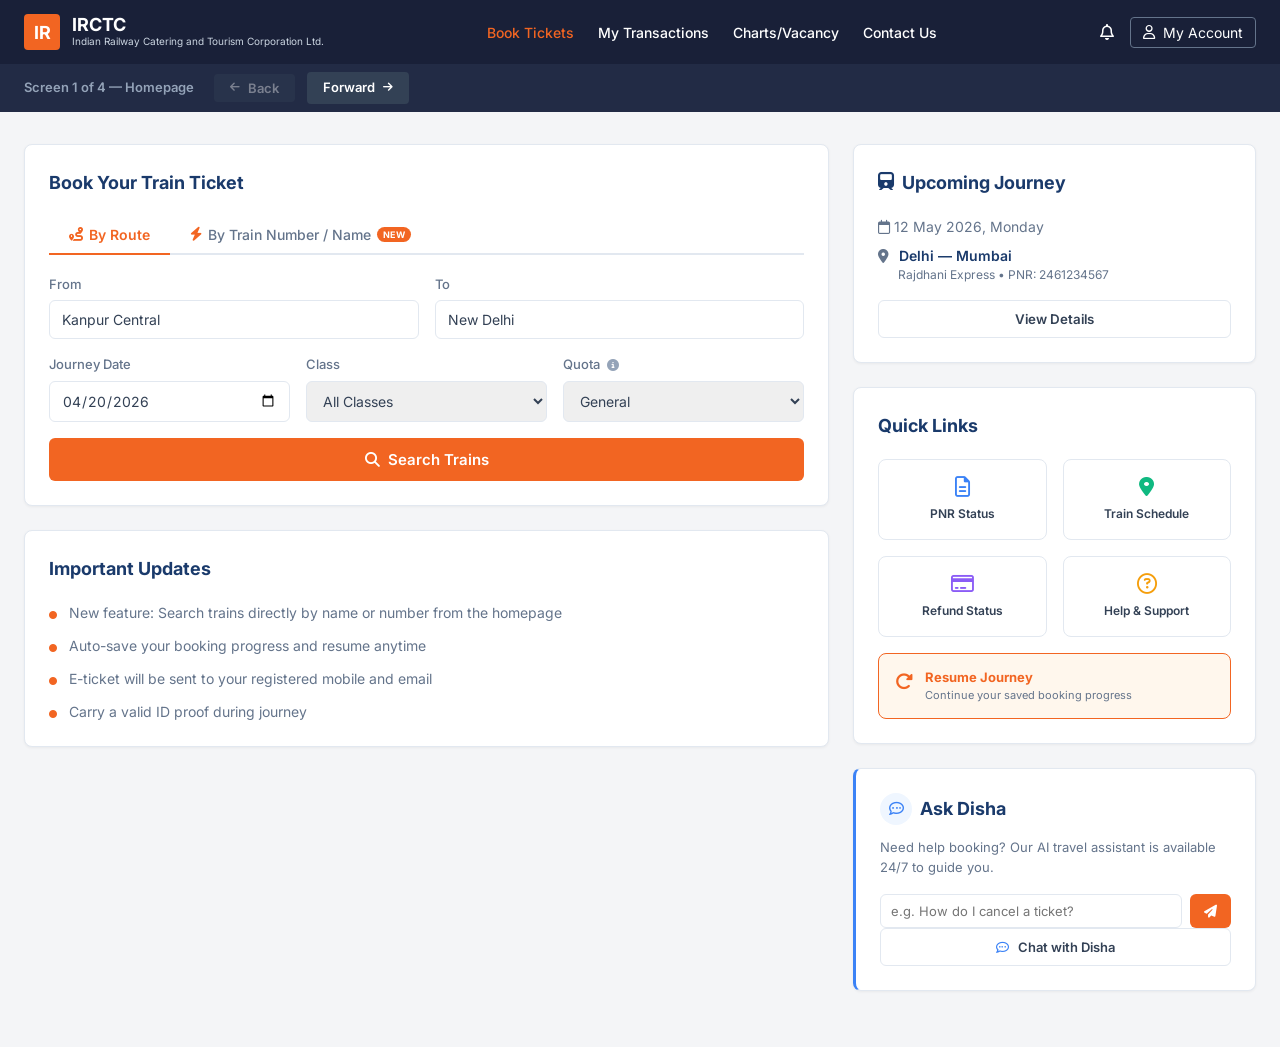
==== index.html @ 3b5e56a3 "Add files via upload" ====
<!DOCTYPE html>
<html lang="en">
<head>
    <meta charset="UTF-8">
    <meta name="viewport" content="width=device-width, initial-scale=1.0">
    <title>IRCTC - Book Train Tickets</title>
    <link rel="stylesheet" href="style.css">
    <link rel="stylesheet" href="https://cdnjs.cloudflare.com/ajax/libs/font-awesome/6.4.0/css/all.min.css">
</head>
<body>
    <header>
        <div class="logo-area">
            <div class="logo-icon">IR</div>
            <div class="logo-text">
                <h1>IRCTC</h1>
                <p>Indian Railway Catering and Tourism Corporation Ltd.</p>
            </div>
        </div>
        <nav class="nav-links">
            <a href="index.html" style="color: var(--orange)">Book Tickets</a>
            <a href="#">My Transactions</a>
            <a href="#">Charts/Vacancy</a>
            <a href="#">Contact Us</a>
        </nav>
        <div class="header-actions">
            <i class="fa-regular fa-bell"></i>
            <button class="btn-account"><i class="fa-regular fa-user"></i> My Account</button>
        </div>
    </header>

    <div class="prototype-bar">
        <span>Screen 1 of 4 — Homepage</span>
        <button class="btn-nav" disabled style="opacity:0.4; cursor:not-allowed;">
            <i class="fa-solid fa-arrow-left"></i> Back
        </button>
        <a href="search-results.html" class="btn-nav">
            Forward <i class="fa-solid fa-arrow-right"></i>
        </a>
    </div>

    <div class="container grid-2">
        <div class="main-content">
            <div class="card">
                <h2 class="card-title">Book Your Train Ticket</h2>

                <!-- Tab switcher: By Route | By Train Number -->
                <div class="home-search-tabs" id="homeSearchTabs">
                    <button class="home-tab active" id="tabRoute" onclick="switchHomeTab('route')">
                        <i class="fa-solid fa-route"></i> By Route
                    </button>
                    <button class="home-tab" id="tabNumber" onclick="switchHomeTab('number')">
                        <i class="fa-solid fa-bolt" style="color: var(--orange);"></i> By Train Number / Name
                        <span class="badge-new">NEW</span>
                    </button>
                </div>

                <!-- Route search (default) -->
                <div id="routeSearchPanel">
                    <div class="form-grid">
                        <div class="input-group">
                            <label>From</label>
                            <input type="text" placeholder="Enter source station" value="Kanpur Central">
                        </div>
                        <div class="input-group">
                            <label>To</label>
                            <input type="text" placeholder="Enter destination station" value="New Delhi">
                        </div>
                    </div>
                    <div class="form-grid three">
                        <div class="input-group">
                            <label>Journey Date</label>
                            <input type="date" value="2026-04-20">
                        </div>
                        <div class="input-group">
                            <label>Class</label>
                            <select><option>All Classes</option></select>
                        </div>
                        <div class="input-group">
                            <label style="display:flex;align-items:center;gap:4px;">Quota <button class="info-btn" onclick="showQuotaInfo()" style="font-size:12px;"><i class="fa-solid fa-circle-info"></i></button></label>
                            <select><option>General</option><option>Tatkal</option><option>Ladies</option><option>Senior Citizen</option></select>
                        </div>
                    </div>
                    <button class="btn-primary mt-4" onclick="window.location.href='search-results.html'">
                        <i class="fa-solid fa-magnifying-glass"></i> Search Trains
                    </button>
                </div>

                <!-- Book by Train Number panel (NEW) -->
                <div id="trainNumberPanel" style="display:none;">
                    <p style="font-size: 13px; color: var(--text-muted); margin-bottom: 16px;">
                        Know your train? Enter its name or number to go directly to results with it highlighted.
                    </p>
                    <div class="home-train-search-wrap">
                        <div class="home-train-search-row">
                            <div class="input-group" style="flex:1; margin-bottom: 0;">
                                <label>Train Name or Number</label>
                                <div style="position: relative;">
                                    <input type="text" id="homeTrainSearch" placeholder="e.g. Rewa Express or 12428"
                                        autocomplete="off"
                                        oninput="homeTrainAutocomplete(this.value)"
                                        onkeydown="if(event.key==='Enter') homeQuickSearch()">
                                    <div class="home-train-suggestions" id="homeTrainSuggestions"></div>
                                </div>
                            </div>
                            <div class="input-group" style="margin-bottom:0;">
                                <label>Journey Date</label>
                                <input type="date" value="2026-04-20">
                            </div>
                        </div>
                        <button class="btn-primary mt-4" onclick="homeQuickSearch()">
                            <i class="fa-solid fa-bolt"></i> Find & Book This Train
                        </button>
                    </div>

                    <!-- Recently searched trains -->
                    <div id="homeRecentTrains" class="home-recent-trains"></div>
                </div>
            </div>

            <div class="card">
                <h2 class="card-title">Important Updates</h2>
                <ul style="list-style: none; padding: 0; color: var(--text-muted); font-size: 14px;">
                    <li style="margin-bottom: 12px;"><i class="fa-solid fa-circle" style="color: var(--orange); font-size: 8px; margin-right: 8px;"></i> New feature: Search trains directly by name or number from the homepage</li>
                    <li style="margin-bottom: 12px;"><i class="fa-solid fa-circle" style="color: var(--orange); font-size: 8px; margin-right: 8px;"></i> Auto-save your booking progress and resume anytime</li>
                    <li style="margin-bottom: 12px;"><i class="fa-solid fa-circle" style="color: var(--orange); font-size: 8px; margin-right: 8px;"></i> E-ticket will be sent to your registered mobile and email</li>
                    <li><i class="fa-solid fa-circle" style="color: var(--orange); font-size: 8px; margin-right: 8px;"></i> Carry a valid ID proof during journey</li>
                </ul>
            </div>
        </div>

        <div class="sidebar">
            <div class="card">
                <h2 class="card-title"><i class="fa-solid fa-train"></i> Upcoming Journey</h2>
                <div style="font-size: 14px; margin-bottom: 16px;">
                    <p style="color: var(--text-muted); margin-bottom: 8px;"><i class="fa-regular fa-calendar"></i> 12 May 2026, Monday</p>
                    <p style="font-weight: 600; color: var(--primary);"><i class="fa-solid fa-location-dot" style="color: var(--text-muted); margin-right: 6px;"></i> Delhi — Mumbai</p>
                    <p style="color: var(--text-muted); font-size: 12px; margin-left: 20px;">Rajdhani Express • PNR: 2461234567</p>
                </div>
                <button class="btn-outline" style="width: 100%;">View Details</button>
            </div>

            <div class="card">
                <h2 class="card-title">Quick Links</h2>
                <div class="quick-links">
                    <div class="ql-item">
                        <i class="fa-regular fa-file-lines" style="color: #3B82F6;"></i>
                        <span>PNR Status</span>
                    </div>
                    <div class="ql-item">
                        <i class="fa-solid fa-location-dot" style="color: #10B981;"></i>
                        <span>Train Schedule</span>
                    </div>
                    <div class="ql-item">
                        <i class="fa-regular fa-credit-card" style="color: #8B5CF6;"></i>
                        <span>Refund Status</span>
                    </div>
                    <div class="ql-item">
                        <i class="fa-regular fa-circle-question" style="color: #F59E0B;"></i>
                        <span>Help & Support</span>
                    </div>
                    <div class="ql-item" onclick="window.location.href='passenger-details.html'" style="border-color: var(--orange); background: #FFF7ED; grid-column: span 2; display: flex; flex-direction: row; align-items: center; justify-content: flex-start; gap: 12px; text-align: left; padding: 14px 16px;">
                        <i class="fa-solid fa-rotate-right" style="color: var(--orange); font-size: 18px;"></i>
                        <div>
                            <span style="display:block; font-size: 13px; font-weight: 700; color: var(--orange);">Resume Journey</span>
                            <span style="display:block; font-size: 11px; color: var(--text-muted); font-weight: 400;">Continue your saved booking progress</span>
                        </div>
                    </div>
                </div>
            </div>

            <div class="card" style="border-left: 3px solid #3B82F6;">
                <h2 class="card-title" style="margin-bottom: 12px;">
                    <div style="background: #eff6ff; width: 32px; height: 32px; border-radius: 50%; display: flex; align-items: center; justify-content: center; flex-shrink: 0;">
                        <i class="fa-regular fa-comment-dots" style="color:#3B82F6; font-size: 15px;"></i>
                    </div>
                    Ask Disha
                </h2>
                <p style="font-size: 13px; color: var(--text-muted); margin-bottom: 16px; line-height: 1.6;">Need help booking? Our AI travel assistant is available 24/7 to guide you.</p>
                <div id="dishaChat" style="display:none; background:#f8fafc; border:1px solid var(--border); border-radius:8px; padding:12px; margin-bottom:12px; max-height:180px; overflow-y:auto; font-size:13px;" aria-live="polite"></div>
                <div style="display:flex; gap:8px;" id="dishaInputRow" style="display:none;">
                    <input type="text" id="dishaInput" placeholder="e.g. How do I cancel a ticket?" style="flex:1; padding:8px 10px; border:1px solid var(--border); border-radius:6px; font-size:13px; color:var(--text-main);" onkeydown="if(event.key==='Enter') sendDisha()">
                    <button class="btn-primary" style="width:auto; padding:8px 14px; font-size:13px;" onclick="sendDisha()">
                        <i class="fa-solid fa-paper-plane"></i>
                    </button>
                </div>
                <button class="btn-outline" id="dishaOpenBtn" style="width:100%; font-size:13px;" onclick="openDisha()">
                    <i class="fa-regular fa-comment-dots" style="margin-right:6px; color:#3B82F6;"></i> Chat with Disha
                </button>
            </div>
        </div>
    </div>
    <script>
    function showQuotaInfo() {
        alert('Quota Guide:\n\n• General — Open to all. Largest seat pool.\n• Tatkal — Last-minute booking at premium price. Opens 10 AM (AC) / 11 AM (non-AC), 1 day before travel.\n• Ladies — Reserved for women travelling alone or with children.\n• Senior Citizen — 40% discount for men 60+ and women 58+.');
    }
        const chat = document.getElementById('dishaChat');
        const inputRow = document.getElementById('dishaInputRow');
        const openBtn = document.getElementById('dishaOpenBtn');
        chat.style.display = 'block';
        inputRow.style.display = 'flex';
        openBtn.style.display = 'none';
        if (chat.innerHTML === '') {
            appendDisha('bot', "👋 Hi! I'm Disha, your IRCTC travel assistant. How can I help you today?");
        }
        document.getElementById('dishaInput').focus();
    }

    const DISHA_RESPONSES = {
        cancel: "To cancel a ticket, go to <strong>My Transactions → Cancel Ticket</strong>. Refunds are processed within 5–7 business days.",
        refund: "Refunds are credited back to your original payment method within 5–7 business days after cancellation.",
        tatkal: "Tatkal booking opens at <strong>10:00 AM</strong> for AC classes and <strong>11:00 AM</strong> for non-AC, one day before the journey.",
        pnr: "Enter your 10-digit PNR number on the homepage under <strong>PNR Status</strong> to check your booking status.",
        class: "IRCTC offers SL (Sleeper), 3A (AC 3 Tier), 2A (AC 2 Tier), 1A (First Class), and 3E (Economy AC) classes.",
        id: "You must carry a valid government-issued photo ID — Aadhaar, Passport, Voter ID, or Driving Licence.",
        senior: "Senior citizens (60+ for men, 58+ for women) get a concession on base fare. Select 'Senior Citizen' quota while booking.",
    };

    function sendDisha() {
        const input = document.getElementById('dishaInput');
        const msg = input.value.trim();
        if (!msg) return;
        input.value = '';
        appendDisha('user', msg);
        setTimeout(() => {
            const lower = msg.toLowerCase();
            let reply = "I'm not sure about that. Please visit <strong>Help & Support</strong> or call <strong>139</strong> for assistance.";
            for (const [key, val] of Object.entries(DISHA_RESPONSES)) {
                if (lower.includes(key)) { reply = val; break; }
            }
            appendDisha('bot', reply);
        }, 600);
    }

    function appendDisha(who, text) {
        const chat = document.getElementById('dishaChat');
        const bubble = document.createElement('div');
        bubble.style.cssText = who === 'bot'
            ? 'background:#E0E7FF;color:#1e3a6e;border-radius:8px 8px 8px 2px;padding:8px 10px;margin-bottom:8px;line-height:1.5;'
            : 'background:var(--orange);color:white;border-radius:8px 8px 2px 8px;padding:8px 10px;margin-bottom:8px;line-height:1.5;text-align:right;';
        bubble.innerHTML = (who === 'bot' ? '<strong style="font-size:11px;opacity:0.7;">DISHA</strong><br>' : '') + text;
        chat.appendChild(bubble);
        chat.scrollTop = chat.scrollHeight;
    }
    </script>
    <script src="script.js"></script>
</body>
</html>
---- style.css ----
@import url('https://fonts.googleapis.com/css2?family=Inter:wght@400;500;600;700&display=swap');

:root {
  --nav-bg: #192038;
  --state-bg: #222B45;
  --primary: #1A3A6B;
  --orange: #F26522;
  --orange-hover: #E05A1D;
  --bg-color: #F4F5F7;
  --text-main: #334155;
  --text-muted: #64748B;
  --border: #E2E8F0;
  --white: #FFFFFF;
  --success: #16A34A;
  --success-bg: #DCFCE7;
  --shadow-sm: 0 1px 3px rgba(0,0,0,0.05);
  --shadow-md: 0 4px 6px -1px rgba(0,0,0,0.05);
  --radius: 8px;
  --highlight-bg: #FFF7ED;
  --highlight-border: #F26522;
}

* { margin: 0; padding: 0; box-sizing: border-box; font-family: 'Inter', sans-serif; }
body { background-color: var(--bg-color); color: var(--text-main); line-height: 1.5; }
a { text-decoration: none; color: inherit; }
button { cursor: pointer; border: none; outline: none; font-family: 'Inter', sans-serif; }
input, select { font-family: 'Inter', sans-serif; outline: none; }

/* --- HEADER --- */
header { background-color: var(--nav-bg); color: var(--white); padding: 0 24px; display: flex; justify-content: space-between; align-items: center; height: 64px; }
.logo-area { display: flex; align-items: center; gap: 12px; }
.logo-icon { background: var(--orange); color: white; width: 36px; height: 36px; display: flex; align-items: center; justify-content: center; font-weight: bold; border-radius: 4px; font-size: 18px; }
.logo-text h1 { font-size: 18px; line-height: 1; }
.logo-text p { font-size: 10px; color: #cbd5e1; }
.nav-links { display: flex; gap: 24px; font-size: 14px; font-weight: 500; }
.nav-links a:hover { color: var(--orange); }
.header-actions { display: flex; align-items: center; gap: 16px; }
.btn-account { background: transparent; border: 1px solid #64748B; color: white; padding: 6px 12px; border-radius: 4px; display: flex; align-items: center; gap: 8px; font-size: 14px; }
.btn-account:hover { border-color: white; }

/* --- PROTOTYPE NAV BAR --- */
.prototype-bar { background: var(--state-bg); padding: 12px 24px; color: white; font-size: 13px; display: flex; gap: 8px; align-items: center; overflow-x: auto; }
.prototype-bar span { color: #94A3B8; font-weight: 600; margin-right: 8px; }
.proto-btn { background: #334155; color: #CBD5E1; padding: 6px 12px; border-radius: 4px; white-space: nowrap; transition: 0.2s; }
.proto-btn:hover { background: #475569; }
.proto-btn.active { background: var(--orange); color: white; }

/* --- LAYOUTS --- */
.container { max-width: 1400px; margin: 0 auto; padding: 32px 24px; }
.grid-2 { display: grid; grid-template-columns: 2fr 1fr; gap: 24px; }
.grid-3 { display: grid; grid-template-columns: 250px 1fr 300px; gap: 24px; }

/* --- CARDS & UI ELEMENTS --- */
.card { background: var(--white); border: 1px solid var(--border); border-radius: var(--radius); padding: 24px; box-shadow: var(--shadow-sm); margin-bottom: 24px; }
.card-title { font-size: 18px; font-weight: 700; color: var(--primary); margin-bottom: 20px; display: flex; align-items: center; gap: 8px; }

.form-grid { display: grid; grid-template-columns: 1fr 1fr; gap: 16px; margin-bottom: 16px; }
.form-grid.three { grid-template-columns: 1fr 1fr 1fr; }
.input-group label { display: block; font-size: 13px; color: var(--text-muted); margin-bottom: 6px; font-weight: 500;}
.input-group input, .input-group select { width: 100%; padding: 10px 12px; border: 1px solid var(--border); border-radius: 6px; font-size: 14px; color: var(--text-main); }
.input-group input:focus, .input-group select:focus { border-color: var(--orange); box-shadow: 0 0 0 1px var(--orange); }

.btn-primary { background: var(--orange); color: white; font-weight: 600; padding: 12px 24px; border-radius: 6px; width: 100%; font-size: 15px; display: flex; justify-content: center; align-items: center; gap: 8px; transition: 0.2s; }
.btn-primary:hover { background: var(--orange-hover); }
.btn-outline { background: transparent; border: 1px solid var(--border); color: var(--text-main); padding: 10px 20px; border-radius: 6px; font-weight: 600; }
.btn-outline:hover { background: #f8fafc; }

/* --- COMPONENT SPECIFICS --- */
.quick-links { display: grid; grid-template-columns: 1fr 1fr; gap: 16px; }
.ql-item { border: 1px solid var(--border); padding: 16px; border-radius: 8px; text-align: center; cursor: pointer; transition: 0.2s; }
.ql-item:hover { border-color: var(--primary); box-shadow: var(--shadow-sm); }
.ql-item i { font-size: 20px; margin-bottom: 8px; color: var(--primary); }
.ql-item span { display: block; font-size: 12px; font-weight: 600; }

.train-card { display: flex; flex-direction: column; gap: 16px; border: 1px solid var(--border); border-radius: var(--radius); padding: 20px; margin-bottom: 16px; background: white; transition: border-color 0.2s, box-shadow 0.2s, background 0.2s; }
.tc-header { display: flex; justify-content: space-between; align-items: flex-start; }
.tc-title { font-size: 16px; font-weight: 700; color: var(--primary); }
.tc-sub { font-size: 12px; color: var(--text-muted); }
.tc-times { display: flex; justify-content: space-between; align-items: center; margin-top: 12px; }
.tc-time h3 { font-size: 20px; color: var(--primary); }
.tc-duration { text-align: center; flex: 1; border-bottom: 1px solid var(--border); line-height: 0.1em; margin: 0 20px; }
.tc-duration span { background: white; padding: 0 10px; font-size: 12px; color: var(--text-muted); }
.tc-classes { display: flex; gap: 12px; }
.tc-class-box { border: 1px solid var(--border); padding: 10px; border-radius: 6px; flex: 1; cursor: pointer; }
.tc-class-box:hover { border-color: var(--orange); }

/* Train card: highlighted state when matched by search */
.train-card.search-match {
    border-color: var(--highlight-border);
    background: var(--highlight-bg);
    box-shadow: 0 0 0 2px rgba(242,101,34,0.15), 0 4px 12px rgba(242,101,34,0.08);
}
.train-card.search-match .tc-duration { border-bottom-color: #fdba74; }
.train-card.search-match .tc-duration span { background: var(--highlight-bg); }
.train-card.search-no-match { opacity: 0.35; pointer-events: none; }

/* Highlighted text inside train names */
.highlight-text { background: #fed7aa; border-radius: 2px; padding: 0 2px; font-weight: 700; color: var(--primary); }

/* Pinned badge */
.pinned-badge {
    display: inline-flex; align-items: center; gap: 4px;
    background: #FFF7ED; color: var(--orange); border: 1px solid #fdba74;
    font-size: 11px; font-weight: 600; padding: 3px 8px; border-radius: 20px;
}

.stepper { display: flex; justify-content: space-between; align-items: center; margin-bottom: 32px; position: relative; padding: 0 20px; }
.stepper::before { content: ''; position: absolute; top: 15px; left: 40px; right: 40px; height: 2px; background: var(--border); z-index: 1; }
.step { display: flex; flex-direction: column; align-items: center; gap: 8px; z-index: 2; background: var(--bg-color); padding: 0 10px; }
.step-circle { width: 32px; height: 32px; border-radius: 50%; background: var(--border); color: var(--text-muted); display: flex; align-items: center; justify-content: center; font-weight: 600; font-size: 14px; }
.step.active .step-circle { background: var(--orange); color: white; }
.step.completed .step-circle { background: var(--success); color: white; }
.step-label { font-size: 12px; font-weight: 500; color: var(--text-muted); }
.step.active .step-label { color: var(--primary); font-weight: 600; }

/* Tabs */
.tabs { display: flex; border-bottom: 1px solid var(--border); margin-bottom: 24px; }
.tab { padding: 12px 24px; cursor: pointer; font-size: 14px; font-weight: 500; color: var(--text-muted); border-bottom: 2px solid transparent; }
.tab.active { color: var(--orange); border-bottom-color: var(--orange); font-weight: 600; }
.tab-content { display: none; }
.tab-content.active { display: block; }

/* Utilities */
.flex-between { display: flex; justify-content: space-between; align-items: center; }
.text-orange { color: var(--orange); }
.text-success { color: var(--success); }
.mt-4 { margin-top: 16px; }
.mb-4 { margin-bottom: 16px; }
.alert-success { background: var(--success-bg); border: 1px solid #bbf7d0; padding: 12px; border-radius: 6px; display: flex; gap: 8px; color: #166534; font-size: 13px; margin-bottom: 24px; }

/* Modal */
.modal-overlay { position: fixed; top: 0; left: 0; right: 0; bottom: 0; background: rgba(0,0,0,0.5); display: flex; align-items: center; justify-content: center; z-index: 1000; opacity: 0; pointer-events: none; transition: 0.3s; }
.modal-overlay.show { opacity: 1; pointer-events: all; }
.modal { background: white; padding: 32px; border-radius: 12px; text-align: center; max-width: 400px; width: 90%; transform: translateY(20px); transition: 0.3s; }
.modal-overlay.show .modal { transform: translateY(0); }

/* Auto-save Toast */
.toast { position: fixed; bottom: 24px; right: 24px; background: #1E293B; color: white; padding: 12px 24px; border-radius: 50px; font-size: 14px; box-shadow: var(--shadow-md); transform: translateY(100px); opacity: 0; transition: 0.4s cubic-bezier(0.175, 0.885, 0.32, 1.275); z-index: 100; }
.toast.show { transform: translateY(0); opacity: 1; }

/* ======================================================
   DIRECT TRAIN SEARCH — NEW STYLES
   ====================================================== */

/* Wrapper for the search bar + dropdown + recent */
.train-search-bar-wrap {
    position: relative;
    margin-bottom: 20px;
}

/* The search bar itself */
.train-search-bar {
    display: flex;
    align-items: center;
    background: white;
    border: 2px solid var(--orange);
    border-radius: 8px;
    padding: 0 12px;
    box-shadow: 0 0 0 3px rgba(242,101,34,0.1);
    transition: box-shadow 0.2s;
}
.train-search-bar:focus-within {
    box-shadow: 0 0 0 4px rgba(242,101,34,0.18);
}
.train-search-icon {
    color: var(--orange);
    font-size: 15px;
    margin-right: 10px;
    flex-shrink: 0;
}
.train-search-input {
    flex: 1;
    border: none !important;
    box-shadow: none !important;
    padding: 11px 0 !important;
    font-size: 14px;
    color: var(--text-main);
    background: transparent;
}
.train-search-input::placeholder { color: var(--text-muted); }
.train-search-clear {
    background: none;
    border: none;
    color: var(--text-muted);
    font-size: 14px;
    padding: 4px 6px;
    cursor: pointer;
    display: none;
}
.train-search-clear:hover { color: var(--primary); }

/* Autocomplete dropdown */
.train-suggestions {
    position: absolute;
    top: calc(100% + 4px);
    left: 0; right: 0;
    background: white;
    border: 1px solid var(--border);
    border-radius: 8px;
    box-shadow: 0 8px 24px rgba(0,0,0,0.1);
    z-index: 200;
    display: none;
    overflow: hidden;
}
.train-suggestions.open { display: block; }
.suggestion-item {
    display: flex;
    align-items: center;
    gap: 12px;
    padding: 11px 16px;
    cursor: pointer;
    font-size: 14px;
    transition: background 0.15s;
    border-bottom: 1px solid #f1f5f9;
}
.suggestion-item:last-child { border-bottom: none; }
.suggestion-item:hover, .suggestion-item.active { background: #FFF7ED; }
.suggestion-icon {
    width: 32px; height: 32px; border-radius: 50%;
    background: #FFF7ED; display: flex; align-items: center; justify-content: center;
    color: var(--orange); font-size: 14px; flex-shrink: 0;
}
.suggestion-name { font-weight: 600; color: var(--primary); }
.suggestion-meta { font-size: 11px; color: var(--text-muted); margin-top: 1px; }

/* Recent & frequent trains panel */
.train-recent {
    background: white;
    border: 1px solid var(--border);
    border-radius: 8px;
    padding: 14px 16px;
    margin-top: 6px;
    display: none;
    box-shadow: 0 4px 12px rgba(0,0,0,0.06);
}
.train-recent.open { display: block; }
.train-recent-header {
    display: flex;
    align-items: center;
    gap: 6px;
    font-size: 11px;
    font-weight: 600;
    color: var(--text-muted);
    text-transform: uppercase;
    letter-spacing: 0.04em;
    margin-bottom: 8px;
}
.train-recent-clear {
    margin-left: auto;
    color: var(--orange);
    cursor: pointer;
    font-size: 11px;
    font-weight: 600;
    text-transform: none;
    letter-spacing: 0;
}
.recent-train-item {
    display: flex;
    align-items: center;
    gap: 10px;
    padding: 7px 8px;
    border-radius: 6px;
    cursor: pointer;
    font-size: 13px;
    color: var(--text-main);
    transition: background 0.15s;
}
.recent-train-item:hover { background: #f8fafc; }

/* Frequent chips */
.frequent-chips { display: flex; flex-wrap: wrap; gap: 8px; }
.freq-chip {
    background: #EEF2FF; color: #4338CA;
    border: 1px solid #C7D2FE;
    padding: 4px 12px; border-radius: 20px;
    font-size: 12px; font-weight: 600; cursor: pointer;
    transition: background 0.15s;
}
.freq-chip:hover { background: #E0E7FF; }

/* Search status banner */
.search-status-banner {
    display: flex;
    align-items: center;
    gap: 8px;
    background: #FFF7ED;
    border: 1px solid #fdba74;
    border-radius: 6px;
    padding: 9px 14px;
    font-size: 13px;
    color: var(--primary);
    font-weight: 500;
    margin-bottom: 12px;
}
.search-status-banner .clear-search-btn {
    margin-left: auto;
    font-size: 12px;
    color: var(--orange);
    font-weight: 700;
    cursor: pointer;
    background: none;
    border: none;
    padding: 0;
}

/* ======================================================
   HOMEPAGE — Book by Train Number tab styles
   ====================================================== */
.home-search-tabs {
    display: flex;
    gap: 0;
    border-bottom: 2px solid var(--border);
    margin-bottom: 20px;
}
.home-tab {
    display: flex;
    align-items: center;
    gap: 6px;
    padding: 10px 20px;
    font-size: 14px;
    font-weight: 500;
    color: var(--text-muted);
    background: none;
    border: none;
    border-bottom: 2px solid transparent;
    margin-bottom: -2px;
    cursor: pointer;
    transition: color 0.2s;
}
.home-tab.active { color: var(--orange); border-bottom-color: var(--orange); font-weight: 600; }
.home-tab:hover { color: var(--primary); }
.badge-new {
    background: var(--orange); color: white;
    font-size: 9px; font-weight: 700;
    padding: 2px 6px; border-radius: 20px;
    text-transform: uppercase; letter-spacing: 0.05em;
}

.home-train-search-wrap {}
.home-train-search-row {
    display: grid;
    grid-template-columns: 1fr 1fr;
    gap: 16px;
    margin-bottom: 0;
}
.home-train-suggestions {
    position: absolute;
    top: calc(100% + 4px);
    left: 0; right: 0;
    background: white;
    border: 1px solid var(--border);
    border-radius: 8px;
    box-shadow: 0 8px 24px rgba(0,0,0,0.1);
    z-index: 200;
    display: none;
    overflow: hidden;
}
.home-train-suggestions.open { display: block; }

.home-recent-trains {
    margin-top: 16px;
}
.home-recent-header {
    font-size: 11px; font-weight: 600; color: var(--text-muted);
    text-transform: uppercase; letter-spacing: 0.04em;
    margin-bottom: 8px;
    display: flex; align-items: center; gap: 6px;
}
.home-recent-chip {
    display: inline-flex; align-items: center; gap: 6px;
    background: #f8fafc; border: 1px solid var(--border);
    padding: 5px 12px; border-radius: 20px;
    font-size: 12px; color: var(--text-main); cursor: pointer;
    margin-right: 6px; margin-bottom: 6px;
    transition: border-color 0.15s;
}
.home-recent-chip:hover { border-color: var(--orange); color: var(--orange); }

/* Book by Train Number sidebar card */
.book-by-number-card {
    border-left: 3px solid var(--orange);
    background: linear-gradient(135deg, #fff 0%, #FFF7ED 100%);
}

/* Search results filter section (existing) */
.search-summary { background: var(--primary); color: white; padding: 16px 24px; }
.summary-col { display: flex; flex-direction: column; gap: 2px; }
.summary-label { font-size: 11px; color: #94a3b8; text-transform: uppercase; letter-spacing: 0.04em; }
.summary-val { font-size: 14px; font-weight: 600; }
.divider-vertical { width: 1px; height: 36px; background: #334155; }
.filters {}
.filter-section { margin-bottom: 20px; padding-bottom: 20px; border-bottom: 1px solid var(--border); }
.filter-title { font-size: 13px; font-weight: 600; color: var(--text-main); margin-bottom: 10px; }
.time-grid { display: grid; grid-template-columns: 1fr 1fr; gap: 6px; }
.time-box { border: 1px solid var(--border); padding: 6px; border-radius: 6px; font-size: 12px; cursor: pointer; display: flex; align-items: center; gap: 6px; }
.checkbox-list { display: flex; flex-direction: column; gap: 8px; }
.filter-label { display: flex; align-items: center; gap: 8px; font-size: 13px; cursor: pointer; }
.widgets {}
.fare-grid { display: grid; grid-template-columns: 1fr 1fr 1fr; gap: 8px; margin-top: 12px; }
.fare-box { border: 1px solid var(--border); padding: 8px; border-radius: 6px; font-size: 11px; text-align: center; color: var(--text-muted); }
.fare-box strong { display: block; font-size: 13px; color: var(--primary); margin-top: 2px; }
.fare-box.active { border-color: var(--orange); background: #FFF7ED; }
.fare-box.active strong { color: var(--orange); }
.booking-tips {}
.tips-list { list-style: none; padding: 0; display: flex; flex-direction: column; gap: 8px; }
.tips-list li { display: flex; align-items: flex-start; gap: 8px; font-size: 13px; color: var(--text-muted); }
.tip-dot { width: 6px; height: 6px; border-radius: 50%; background: var(--orange); flex-shrink: 0; margin-top: 5px; }
.popular-route-item { display: flex; justify-content: space-between; padding: 10px 0; border-bottom: 1px solid var(--border); font-size: 13px; }
.popular-route-item:last-child { border-bottom: none; }
.class-name { font-size: 12px; font-weight: 700; color: var(--primary); }
.class-price { font-size: 12px; font-weight: 700; color: var(--text-main); }
.class-status { font-size: 11px; margin-top: 6px; font-weight: 500; }
.text-warning { color: #D97706; }
/* --- Add this to your style.css --- */
.prototype-bar {
  background: var(--state-bg);
  padding: 8px 24px;
  display: flex;
  gap: 12px;
  align-items: center;
}

.btn-nav {
  background: #334155;
  color: white;
  border: none;
  padding: 6px 16px;
  border-radius: 4px;
  font-size: 13px;
  font-weight: 600;
  display: flex;
  align-items: center;
  gap: 8px;
  transition: 0.2s;
  cursor: pointer;
}

.btn-nav:hover {
  background: #475569;
}

.btn-nav i {
  font-size: 11px;
}
/* ======================================================
   INFO BUTTON (ⓘ)
   ====================================================== */
.info-btn {
    background: none;
    border: none;
    padding: 0;
    margin: 0 0 0 3px;
    cursor: pointer;
    color: #94A3B8;
    font-size: 11px;
    line-height: 1;
    vertical-align: middle;
    transition: color 0.15s;
    display: inline-flex;
    align-items: center;
}
.info-btn:hover { color: var(--orange); }

/* ======================================================
   AVAILABILITY BADGES (replaces plain text)
   ====================================================== */
.avail-badge {
    display: inline-flex;
    align-items: center;
    gap: 4px;
    font-size: 11px;
    font-weight: 600;
    padding: 3px 7px;
    border-radius: 20px;
    margin-top: 6px;
}
.avail-confirmed {
    background: #DCFCE7;
    color: #15803D;
    border: 1px solid #bbf7d0;
}
.avail-rac {
    background: #FEF9C3;
    color: #A16207;
    border: 1px solid #fde68a;
}
.avail-wl {
    background: #FEE2E2;
    color: #B91C1C;
    border: 1px solid #fecaca;
}

/* ======================================================
   TRAIN HIGHLIGHT BADGES (Cheapest / Fastest / Comfort)
   ====================================================== */
.train-badge {
    display: inline-flex;
    align-items: center;
    gap: 4px;
    font-size: 11px;
    font-weight: 700;
    padding: 3px 9px;
    border-radius: 20px;
}
.cheapest-badge  { background: #DCFCE7; color: #15803D; border: 1px solid #bbf7d0; }
.fastest-badge   { background: #EFF6FF; color: #1D4ED8; border: 1px solid #bfdbfe; }
.comfort-badge   { background: #F3E8FF; color: #7E22CE; border: 1px solid #e9d5ff; }

/* ======================================================
   SMART SORT BUTTONS
   ====================================================== */
.smart-sort-grid {
    display: grid;
    grid-template-columns: 1fr 1fr;
    gap: 6px;
    margin-bottom: 4px;
}
.smart-sort-btn {
    display: flex;
    flex-direction: column;
    align-items: center;
    gap: 4px;
    padding: 8px 4px;
    border: 1px solid var(--border);
    border-radius: 6px;
    background: #f8fafc;
    color: var(--text-muted);
    font-size: 11px;
    font-weight: 600;
    cursor: pointer;
    transition: all 0.15s;
}
.smart-sort-btn i { font-size: 13px; }
.smart-sort-btn:hover { border-color: var(--orange); color: var(--orange); background: #FFF7ED; }
.smart-sort-btn.active { border-color: var(--orange); color: var(--orange); background: #FFF7ED; box-shadow: 0 0 0 1px var(--orange); }

/* ======================================================
   FILTER HINTS (inline sub-labels)
   ====================================================== */
.filter-hint {
    font-size: 11px;
    color: var(--text-muted);
    font-weight: 400;
}
.avail-green { color: #15803D; }
.avail-yellow { color: #A16207; }
.avail-red { color: #B91C1C; }

/* ======================================================
   TOOLTIP MODAL
   ====================================================== */
.tooltip-modal-overlay {
    position: fixed;
    inset: 0;
    background: rgba(0,0,0,0.45);
    display: flex;
    align-items: center;
    justify-content: center;
    z-index: 2000;
    opacity: 0;
    pointer-events: none;
    transition: opacity 0.25s;
}
.tooltip-modal-overlay.show {
    opacity: 1;
    pointer-events: all;
}
.tooltip-modal {
    background: white;
    border-radius: 14px;
    padding: 28px 28px 24px;
    max-width: 420px;
    width: 92%;
    max-height: 85vh;
    overflow-y: auto;
    box-shadow: 0 20px 60px rgba(0,0,0,0.18);
    position: relative;
    transform: translateY(16px);
    transition: transform 0.25s;
}
.tooltip-modal-overlay.show .tooltip-modal { transform: translateY(0); }
.tooltip-modal-close {
    position: absolute;
    top: 14px;
    right: 14px;
    background: #f1f5f9;
    border: none;
    width: 28px;
    height: 28px;
    border-radius: 50%;
    cursor: pointer;
    color: var(--text-muted);
    font-size: 13px;
    display: flex;
    align-items: center;
    justify-content: center;
    transition: background 0.15s;
}
.tooltip-modal-close:hover { background: #e2e8f0; color: var(--primary); }

@media (max-width: 992px) {
  .grid-2, .grid-3 { grid-template-columns: 1fr; }
  .nav-links { display: none; }
  .home-train-search-row { grid-template-columns: 1fr; }
  .smart-sort-grid { grid-template-columns: repeat(4,1fr); }
}
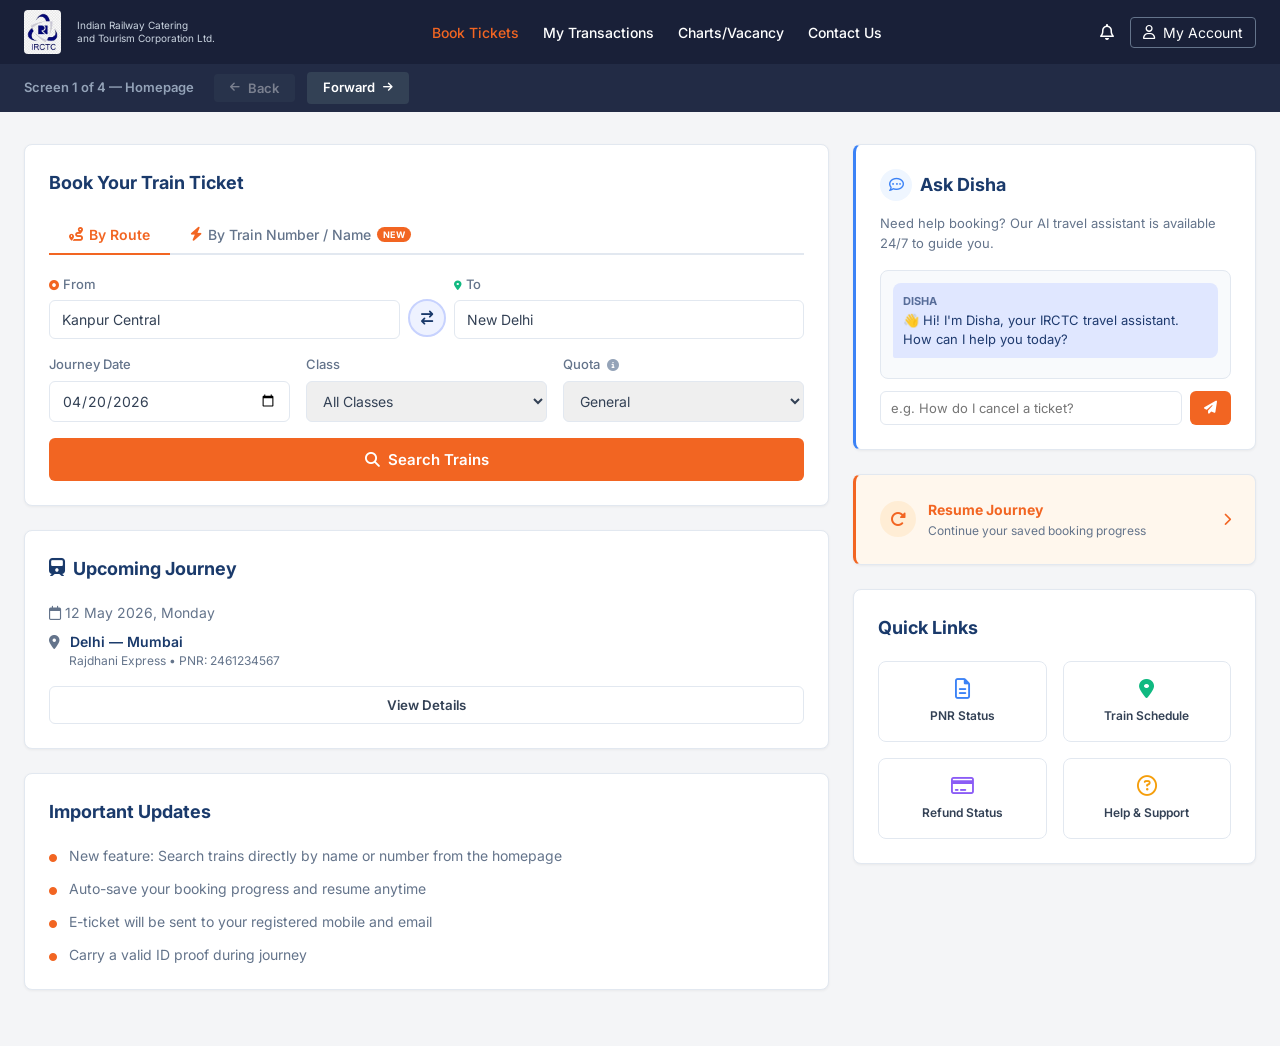
==== commit 3acce19c: "Add files via upload" ====
--- a/index.html
+++ b/index.html
@@ -10,10 +10,9 @@
 <body>
     <header>
         <div class="logo-area">
-            <div class="logo-icon">IR</div>
-            <div class="logo-text">
-                <h1>IRCTC</h1>
-                <p>Indian Railway Catering and Tourism Corporation Ltd.</p>
+            <img src="[data-uri]" alt="IRCTC" style="height:44px; width:auto; flex-shrink:0; background:white; border-radius:4px;">
+            <div class="logo-text" style="margin-left:4px;">
+                <p style="font-size:10px; color:#cbd5e1; line-height:1.3;">Indian Railway Catering<br>and Tourism Corporation Ltd.</p>
             </div>
         </div>
         <nav class="nav-links">
@@ -56,14 +55,29 @@
 
                 <!-- Route search (default) -->
                 <div id="routeSearchPanel">
-                    <div class="form-grid">
-                        <div class="input-group">
-                            <label>From</label>
-                            <input type="text" placeholder="Enter source station" value="Kanpur Central">
-                        </div>
-                        <div class="input-group">
-                            <label>To</label>
-                            <input type="text" placeholder="Enter destination station" value="New Delhi">
+                    <div class="station-swap-row">
+                        <div class="input-group station-input-wrap" style="flex:1; position:relative;">
+                            <label><i class="fa-solid fa-circle-dot" style="color:var(--orange);font-size:10px;margin-right:4px;"></i>From</label>
+                            <input type="text" id="fromStation" placeholder="Enter source station" value="Kanpur Central"
+                                autocomplete="off"
+                                oninput="stationAutocomplete('from',this.value)"
+                                onfocus="stationAutocomplete('from',this.value)"
+                                onblur="setTimeout(()=>closeStationDrop('from'),180)">
+                            <div class="station-dropdown" id="fromDrop"></div>
+                        </div>
+
+                        <button class="swap-btn" onclick="swapStations()" title="Swap stations">
+                            <i class="fa-solid fa-arrow-right-arrow-left"></i>
+                        </button>
+
+                        <div class="input-group station-input-wrap" style="flex:1; position:relative;">
+                            <label><i class="fa-solid fa-location-dot" style="color:#10B981;font-size:10px;margin-right:4px;"></i>To</label>
+                            <input type="text" id="toStation" placeholder="Enter destination station" value="New Delhi"
+                                autocomplete="off"
+                                oninput="stationAutocomplete('to',this.value)"
+                                onfocus="stationAutocomplete('to',this.value)"
+                                onblur="setTimeout(()=>closeStationDrop('to'),180)">
+                            <div class="station-dropdown" id="toDrop"></div>
                         </div>
                     </div>
                     <div class="form-grid three">
@@ -118,6 +132,16 @@
             </div>
 
             <div class="card">
+                <h2 class="card-title"><i class="fa-solid fa-train"></i> Upcoming Journey</h2>
+                <div style="font-size: 14px; margin-bottom: 16px;">
+                    <p style="color: var(--text-muted); margin-bottom: 8px;"><i class="fa-regular fa-calendar"></i> 12 May 2026, Monday</p>
+                    <p style="font-weight: 600; color: var(--primary);"><i class="fa-solid fa-location-dot" style="color: var(--text-muted); margin-right: 6px;"></i> Delhi — Mumbai</p>
+                    <p style="color: var(--text-muted); font-size: 12px; margin-left: 20px;">Rajdhani Express • PNR: 2461234567</p>
+                </div>
+                <button class="btn-outline" style="width: 100%;">View Details</button>
+            </div>
+
+            <div class="card">
                 <h2 class="card-title">Important Updates</h2>
                 <ul style="list-style: none; padding: 0; color: var(--text-muted); font-size: 14px;">
                     <li style="margin-bottom: 12px;"><i class="fa-solid fa-circle" style="color: var(--orange); font-size: 8px; margin-right: 8px;"></i> New feature: Search trains directly by name or number from the homepage</li>
@@ -129,45 +153,6 @@
         </div>
 
         <div class="sidebar">
-            <div class="card">
-                <h2 class="card-title"><i class="fa-solid fa-train"></i> Upcoming Journey</h2>
-                <div style="font-size: 14px; margin-bottom: 16px;">
-                    <p style="color: var(--text-muted); margin-bottom: 8px;"><i class="fa-regular fa-calendar"></i> 12 May 2026, Monday</p>
-                    <p style="font-weight: 600; color: var(--primary);"><i class="fa-solid fa-location-dot" style="color: var(--text-muted); margin-right: 6px;"></i> Delhi — Mumbai</p>
-                    <p style="color: var(--text-muted); font-size: 12px; margin-left: 20px;">Rajdhani Express • PNR: 2461234567</p>
-                </div>
-                <button class="btn-outline" style="width: 100%;">View Details</button>
-            </div>
-
-            <div class="card">
-                <h2 class="card-title">Quick Links</h2>
-                <div class="quick-links">
-                    <div class="ql-item">
-                        <i class="fa-regular fa-file-lines" style="color: #3B82F6;"></i>
-                        <span>PNR Status</span>
-                    </div>
-                    <div class="ql-item">
-                        <i class="fa-solid fa-location-dot" style="color: #10B981;"></i>
-                        <span>Train Schedule</span>
-                    </div>
-                    <div class="ql-item">
-                        <i class="fa-regular fa-credit-card" style="color: #8B5CF6;"></i>
-                        <span>Refund Status</span>
-                    </div>
-                    <div class="ql-item">
-                        <i class="fa-regular fa-circle-question" style="color: #F59E0B;"></i>
-                        <span>Help & Support</span>
-                    </div>
-                    <div class="ql-item" onclick="window.location.href='passenger-details.html'" style="border-color: var(--orange); background: #FFF7ED; grid-column: span 2; display: flex; flex-direction: row; align-items: center; justify-content: flex-start; gap: 12px; text-align: left; padding: 14px 16px;">
-                        <i class="fa-solid fa-rotate-right" style="color: var(--orange); font-size: 18px;"></i>
-                        <div>
-                            <span style="display:block; font-size: 13px; font-weight: 700; color: var(--orange);">Resume Journey</span>
-                            <span style="display:block; font-size: 11px; color: var(--text-muted); font-weight: 400;">Continue your saved booking progress</span>
-                        </div>
-                    </div>
-                </div>
-            </div>
-
             <div class="card" style="border-left: 3px solid #3B82F6;">
                 <h2 class="card-title" style="margin-bottom: 12px;">
                     <div style="background: #eff6ff; width: 32px; height: 32px; border-radius: 50%; display: flex; align-items: center; justify-content: center; flex-shrink: 0;">
@@ -187,6 +172,43 @@
                     <i class="fa-regular fa-comment-dots" style="margin-right:6px; color:#3B82F6;"></i> Chat with Disha
                 </button>
             </div>
+
+            <!-- Resume Journey — just below Ask Disha -->
+            <div class="card" onclick="window.location.href='passenger-details.html'" style="border-left: 3px solid var(--orange); background: #FFF7ED; cursor: pointer;">
+                <div style="display: flex; align-items: center; gap: 12px;">
+                    <div style="background: #FFEDD5; width: 36px; height: 36px; border-radius: 50%; display: flex; align-items: center; justify-content: center; flex-shrink: 0;">
+                        <i class="fa-solid fa-rotate-right" style="color: var(--orange); font-size: 16px;"></i>
+                    </div>
+                    <div>
+                        <p style="font-size: 14px; font-weight: 700; color: var(--orange); margin: 0;">Resume Journey</p>
+                        <p style="font-size: 12px; color: var(--text-muted); margin: 2px 0 0;">Continue your saved booking progress</p>
+                    </div>
+                    <i class="fa-solid fa-chevron-right" style="color: var(--orange); margin-left: auto; font-size: 13px;"></i>
+                </div>
+            </div>
+
+            <div class="card">
+                <h2 class="card-title">Quick Links</h2>
+                <div class="quick-links">
+                    <div class="ql-item">
+                        <i class="fa-regular fa-file-lines" style="color: #3B82F6;"></i>
+                        <span>PNR Status</span>
+                    </div>
+                    <div class="ql-item">
+                        <i class="fa-solid fa-location-dot" style="color: #10B981;"></i>
+                        <span>Train Schedule</span>
+                    </div>
+                    <div class="ql-item">
+                        <i class="fa-regular fa-credit-card" style="color: #8B5CF6;"></i>
+                        <span>Refund Status</span>
+                    </div>
+                    <div class="ql-item">
+                        <i class="fa-regular fa-circle-question" style="color: #F59E0B;"></i>
+                        <span>Help & Support</span>
+                    </div>
+                </div>
+            </div>
+
         </div>
     </div>
     <script>
@@ -203,7 +225,6 @@
             appendDisha('bot', "👋 Hi! I'm Disha, your IRCTC travel assistant. How can I help you today?");
         }
         document.getElementById('dishaInput').focus();
-    }
 
     const DISHA_RESPONSES = {
         cancel: "To cancel a ticket, go to <strong>My Transactions → Cancel Ticket</strong>. Refunds are processed within 5–7 business days.",
--- a/style.css
+++ b/style.css
@@ -603,4 +603,94 @@
   .nav-links { display: none; }
   .home-train-search-row { grid-template-columns: 1fr; }
   .smart-sort-grid { grid-template-columns: repeat(4,1fr); }
+}
+
+/* ======================================================
+   STATION SWAP ROW
+   ====================================================== */
+.station-swap-row {
+    display: flex;
+    align-items: flex-end;
+    gap: 8px;
+    margin-bottom: 16px;
+}
+.station-input-wrap { position: relative; }
+
+.swap-btn {
+    flex-shrink: 0;
+    width: 38px;
+    height: 38px;
+    border-radius: 50%;
+    background: #EEF2FF;
+    border: 2px solid #C7D2FE;
+    color: var(--primary);
+    font-size: 14px;
+    display: flex;
+    align-items: center;
+    justify-content: center;
+    cursor: pointer;
+    transition: all 0.2s;
+    margin-bottom: 2px;
+}
+.swap-btn:hover {
+    background: var(--orange);
+    border-color: var(--orange);
+    color: white;
+    transform: rotate(90deg);
+}
+.swap-btn.spinning { animation: swapSpin 0.35s ease; }
+@keyframes swapSpin {
+    0%   { transform: rotate(0deg); }
+    100% { transform: rotate(180deg); }
+}
+
+/* Station autocomplete dropdown */
+.station-dropdown {
+    position: absolute;
+    top: calc(100% + 2px);
+    left: 0; right: 0;
+    background: white;
+    border: 1px solid var(--border);
+    border-radius: 8px;
+    box-shadow: 0 8px 24px rgba(0,0,0,0.12);
+    z-index: 500;
+    max-height: 260px;
+    overflow-y: auto;
+    display: none;
+}
+.station-dropdown.open { display: block; }
+.station-drop-item {
+    padding: 10px 14px;
+    cursor: pointer;
+    display: flex;
+    align-items: flex-start;
+    gap: 10px;
+    border-bottom: 1px solid #f1f5f9;
+    transition: background 0.12s;
+}
+.station-drop-item:last-child { border-bottom: none; }
+.station-drop-item:hover { background: #FFF7ED; }
+.station-drop-item .sdi-code {
+    font-weight: 700;
+    font-size: 13px;
+    color: var(--orange);
+    min-width: 42px;
+    margin-top: 1px;
+}
+.station-drop-item .sdi-name {
+    font-size: 13px;
+    color: var(--text-main);
+    line-height: 1.3;
+}
+.station-drop-item .sdi-zone {
+    font-size: 11px;
+    color: var(--text-muted);
+    margin-top: 2px;
+}
+.station-drop-item mark {
+    background: #fed7aa;
+    border-radius: 2px;
+    padding: 0 1px;
+    font-weight: 700;
+    color: inherit;
 }
